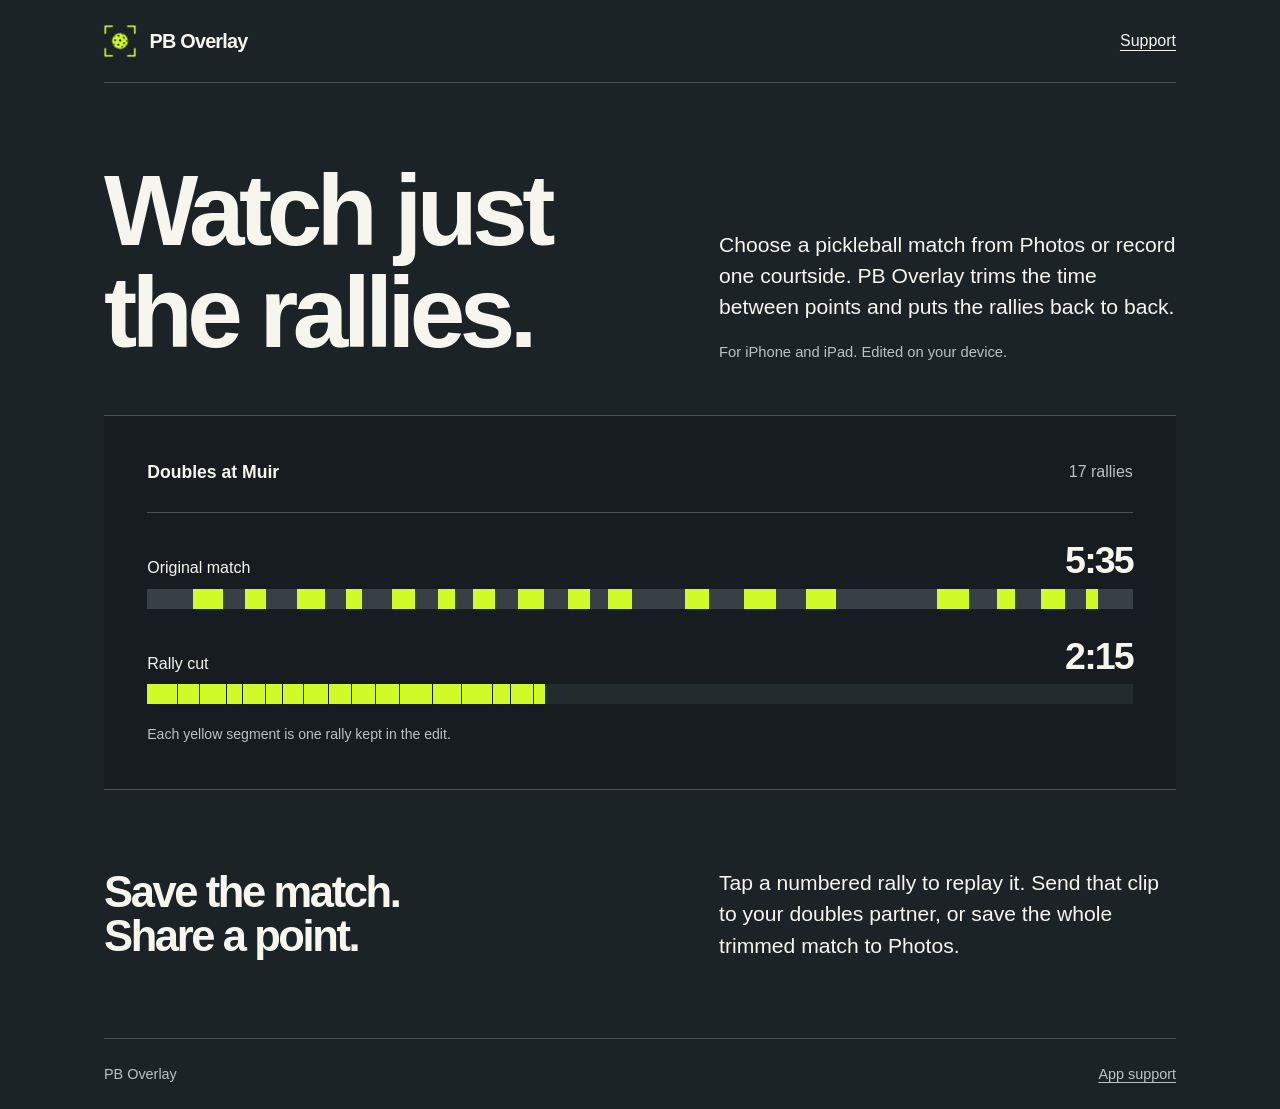
==== index.html @ 4829705c "Publish PB Overlay marketing and support pages" ====
<!doctype html>
<html lang="en">
<head>
  <meta charset="utf-8">
  <meta name="viewport" content="width=device-width, initial-scale=1">
  <meta name="theme-color" content="#1b2326">
  <meta name="description" content="PB Overlay turns pickleball match footage into a shorter video of the rallies, right on your iPhone or iPad.">
  <title>PB Overlay — Pickleball rally editor</title>
  <link rel="icon" href="assets/pb-overlay.png">
  <link rel="stylesheet" href="style.css">
</head>
<body>
  <header class="masthead wrap">
    <a class="brand" href="./" aria-current="page"><img src="assets/pb-overlay.png" alt="" width="44" height="44">PB Overlay</a>
    <nav aria-label="Main"><a href="support/">Support</a></nav>
  </header>
  <main class="wrap">
    <div class="intro">
      <h1>Watch just<br>the rallies.</h1>
      <div class="intro-copy">
        <p>Choose a pickleball match from Photos or record one courtside. PB Overlay trims the time between points and puts the rallies back to back.</p>
        <p class="platform">For iPhone and iPad. Edited on your device.</p>
      </div>
    </div>
    <figure class="edit" aria-labelledby="match-caption">
      <figcaption id="match-caption"><strong>Doubles at Muir</strong><span>17 rallies</span></figcaption>
      <div class="track-row">
        <div class="track-label"><span>Original match</span><b>5:35</b></div>
        <div class="track" aria-hidden="true">
              <i style="left:4.599%;width:3.135%"></i>
              <i style="left:9.910%;width:2.180%"></i>
              <i style="left:15.226%;width:2.772%"></i>
              <i style="left:20.148%;width:1.673%"></i>
              <i style="left:24.862%;width:2.269%"></i>
              <i style="left:29.491%;width:1.702%"></i>
              <i style="left:33.100%;width:2.150%"></i>
              <i style="left:37.669%;width:2.597%"></i>
              <i style="left:42.651%;width:2.299%"></i>
              <i style="left:46.772%;width:2.443%"></i>
              <i style="left:54.532%;width:2.474%"></i>
              <i style="left:60.560%;width:3.255%"></i>
              <i style="left:66.886%;width:2.956%"></i>
              <i style="left:80.170%;width:3.190%"></i>
              <i style="left:86.228%;width:1.792%"></i>
              <i style="left:90.702%;width:2.389%"></i>
              <i style="left:95.272%;width:1.194%"></i>
        </div>
      </div>
      <div class="track-row">
        <div class="track-label"><span>Rally cut</span><b>2:15</b></div>
        <div class="track cut" aria-hidden="true">
              <i style="left:0.000%;width:3.135%"></i>
              <i style="left:3.135%;width:2.180%"></i>
              <i style="left:5.315%;width:2.772%"></i>
              <i style="left:8.087%;width:1.673%"></i>
              <i style="left:9.760%;width:2.269%"></i>
              <i style="left:12.029%;width:1.702%"></i>
              <i style="left:13.731%;width:2.150%"></i>
              <i style="left:15.880%;width:2.597%"></i>
              <i style="left:18.478%;width:2.299%"></i>
              <i style="left:20.777%;width:2.443%"></i>
              <i style="left:23.221%;width:2.474%"></i>
              <i style="left:25.694%;width:3.255%"></i>
              <i style="left:28.949%;width:2.956%"></i>
              <i style="left:31.905%;width:3.190%"></i>
              <i style="left:35.095%;width:1.792%"></i>
              <i style="left:36.887%;width:2.389%"></i>
              <i style="left:39.276%;width:1.194%"></i>
        </div>
      </div>
      <p class="legend">Each yellow segment is one rally kept in the edit.</p>
    </figure>
    <section class="replay">
      <h2>Save the match.<br>Share a point.</h2>
      <p>Tap a numbered rally to replay it. Send that clip to your doubles partner, or save the whole trimmed match to Photos.</p>
    </section>
  </main>
  <footer class="wrap"><span>PB Overlay</span><a href="support/">App support</a></footer>
</body>
</html>
---- style.css ----
:root {
  color-scheme: dark;
  --paper: #1b2326;
  --type: #f6f6ef;
  --muted: #bac3c3;
  --line: #465052;
  --volt: #cffb28;
  font: 100%/1.55 -apple-system, BlinkMacSystemFont, "Helvetica Neue", Arial, sans-serif;
  color: var(--type);
  background: var(--paper);
}

* { box-sizing: border-box; }
body { margin: 0; }
a { color: inherit; text-underline-offset: .23em; }
a:hover, summary:hover { color: var(--volt); }
:focus-visible { outline: 2px solid var(--volt); outline-offset: 4px; }
.wrap { width: min(100% - clamp(2.5rem, 9vw, 10rem), 67rem); margin-inline: auto; }
.masthead, footer, figcaption {
  display: flex;
  align-items: center;
  justify-content: space-between;
  gap: 1rem;
}
.masthead { min-height: 5.2rem; border-bottom: 1px solid var(--line); }
.brand { display: inline-flex; align-items: center; gap: .45rem; font-size: 1.24rem; font-weight: 650; letter-spacing: -.04em; text-decoration: none; }
.brand img { margin-left: -.35rem; }
nav a, footer a { display: inline-block; padding-block: .7rem; }
nav [aria-current] { text-decoration-color: var(--volt); }
h1, h2, p, figure { margin: 0; }
h1, h2 { font-weight: 600; letter-spacing: -.055em; line-height: 1.02; }
h1 { font-size: clamp(3.3rem, 7.8vw, 7rem); }
h2 { font-size: clamp(1.65rem, 3.4vw, 2.85rem); }
.intro, .replay, .help-row { display: grid; grid-template-columns: 1.15fr 1fr; gap: clamp(2rem, 7vw, 6rem); }
.intro { align-items: end; padding-block: clamp(3rem, 6vw, 5rem) clamp(2rem, 4vw, 3.2rem); }
.intro-copy, .replay p { font-size: clamp(1.07rem, 1.65vw, 1.34rem); line-height: 1.48; max-width: 39ch; }
.platform { font-size: .92rem; margin-top: 1.2rem; color: var(--muted); }
.edit { background: #161c1f; border-block: 1px solid var(--line); padding: clamp(1.2rem, 3.5vw, 2.7rem); }
figcaption { padding-bottom: 1.6rem; border-bottom: 1px solid var(--line); }
figcaption strong { font-size: 1.1rem; font-weight: 600; }
figcaption span, footer, .legend { color: var(--muted); }
.track-row { margin-top: 1.7rem; }
.track-label { display: flex; justify-content: space-between; align-items: baseline; gap: .5rem; margin-bottom: .45rem; }
.track-label b { font-size: clamp(1.65rem, 3vw, 2.35rem); line-height: 1.1; font-weight: 550; letter-spacing: -.05em; font-variant-numeric: tabular-nums; }
.track { position: relative; height: 1.25rem; background: #374145; }
.track.cut { background: #222b2e; }
.track i { position: absolute; height: 100%; background: var(--volt); }
.cut i { border-right: 1px solid #161c1f; }
.legend { margin-top: 1.25rem; font-size: .88rem; }
.replay { align-items: center; padding-block: clamp(3rem, 6vw, 5rem); }
footer { border-top: 1px solid var(--line); padding-block: .8rem; font-size: .9rem; }
.help { padding-top: clamp(2.8rem, 6vw, 5.2rem); }
.help h1 { margin-bottom: clamp(2.4rem, 5vw, 4.2rem); }
.help-row { grid-template-columns: 1fr 1.5fr; border-top: 1px solid var(--line); padding-block: clamp(1.8rem, 4vw, 3.2rem); }
.help-row h2 { font-size: clamp(1.5rem, 3vw, 2.2rem); }
.help-row p { max-width: 54ch; }
.contact { margin-top: 1rem; color: var(--volt); overflow-wrap: anywhere; }
.questions details + details { border-top: 1px solid var(--line); }
.questions summary { cursor: pointer; padding: .85rem 0; font-weight: 600; }
.questions details:first-child summary { padding-top: 0; }
.questions summary::marker { color: var(--muted); font-size: .8em; }
.questions p { color: var(--muted); padding-bottom: 1.25rem; }
@media (max-width: 650px) {
  .masthead { min-height: 4.2rem; }
  .intro, .replay, .help-row { grid-template-columns: 1fr; gap: 1.45rem; }
  .intro { padding-top: 2.6rem; }
  .platform { margin-top: .8rem; }
  figcaption { padding-bottom: 1.1rem; }
  .replay { padding-block: 2.5rem; }
}
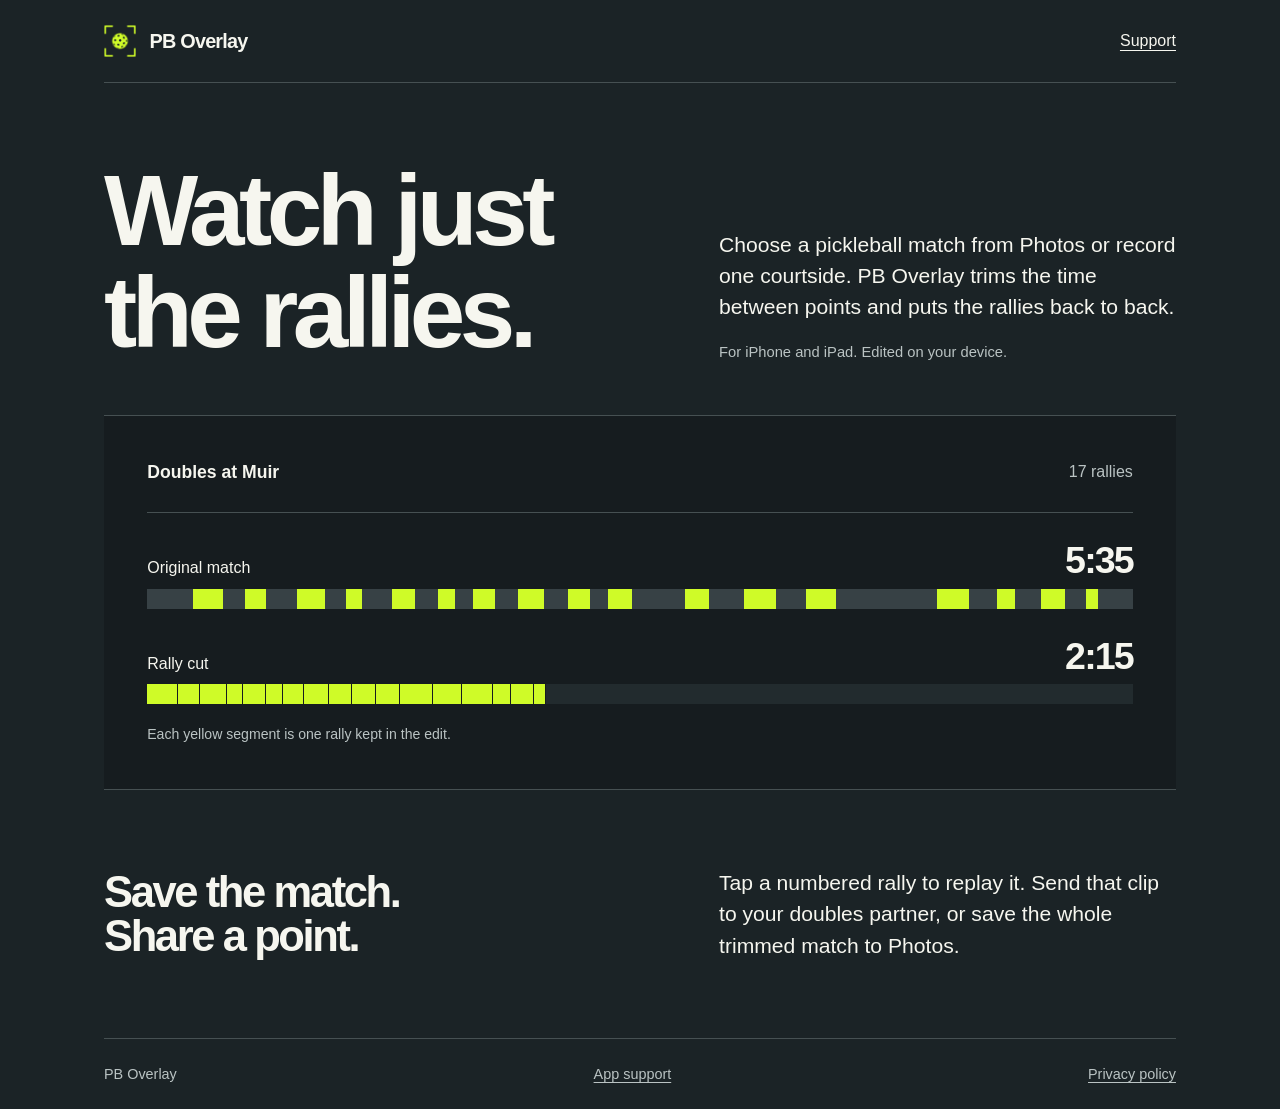
==== commit 15cbf6ee: "Publish PB Overlay privacy policy" ====
--- a/index.html
+++ b/index.html
@@ -75,6 +75,6 @@
       <p>Tap a numbered rally to replay it. Send that clip to your doubles partner, or save the whole trimmed match to Photos.</p>
     </section>
   </main>
-  <footer class="wrap"><span>PB Overlay</span><a href="support/">App support</a></footer>
+  <footer class="wrap"><span>PB Overlay</span><a href="support/">App support</a><a href="privacy/">Privacy policy</a></footer>
 </body>
 </html>
--- a/style.css
+++ b/style.css
@@ -68,3 +68,7 @@
   figcaption { padding-bottom: 1.1rem; }
   .replay { padding-block: 2.5rem; }
 }
+
+.policy-date { margin-bottom: .65rem; color: var(--muted); font-size: .92rem; }
+.help-row p + p { margin-top: 1rem; }
+footer { flex-wrap: wrap; }
